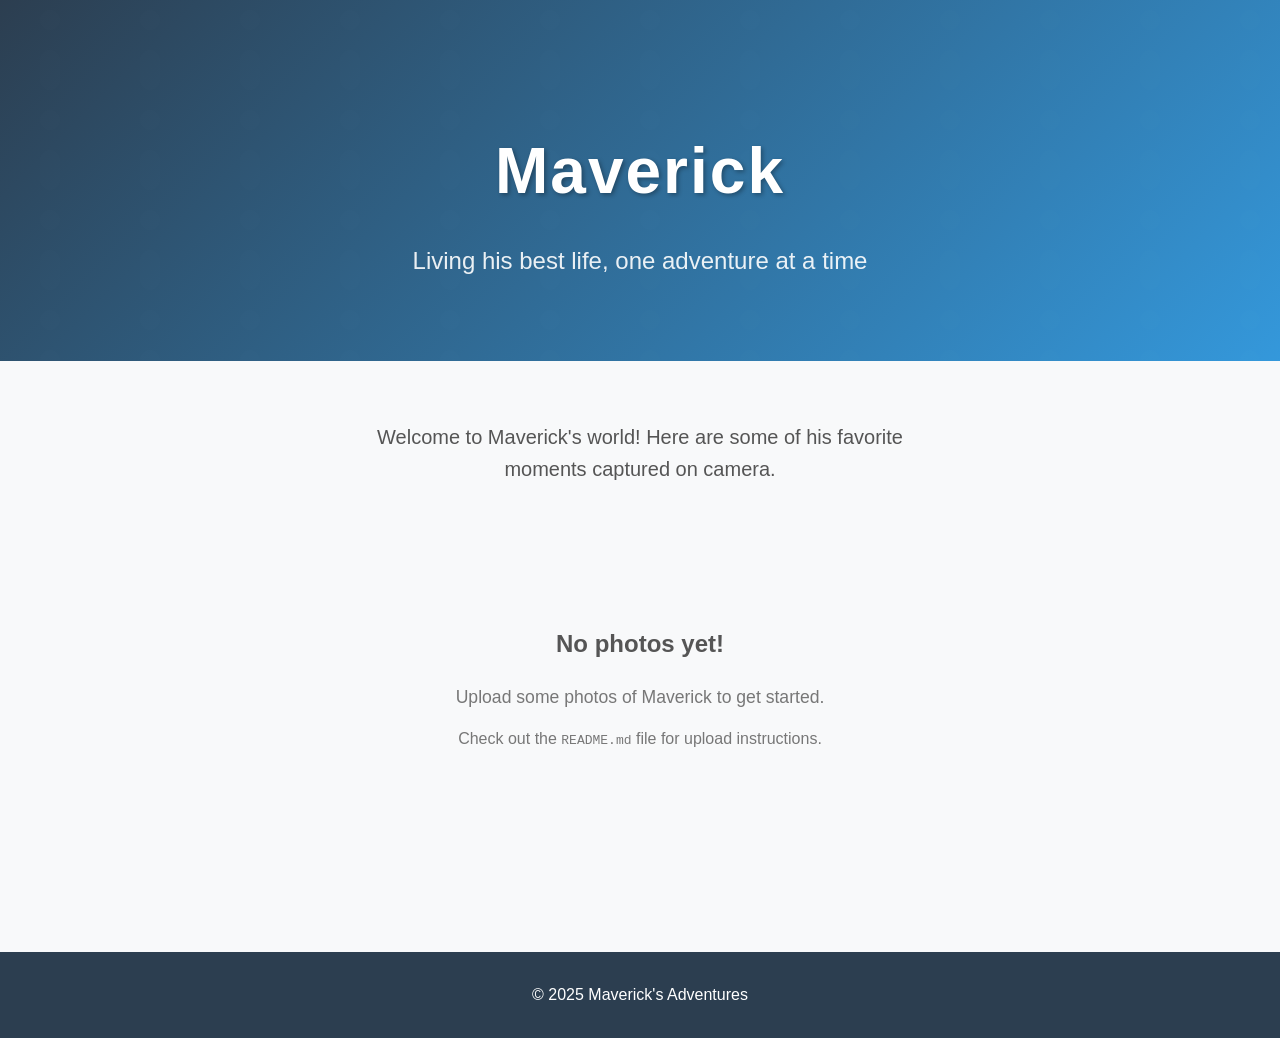
==== index.html @ 9af62761 "Create modern website for Maverick with Cloudflare Images integration - Built responsive photo galle" ====
<!DOCTYPE html>
<html lang="en">
<head>
    <meta charset="UTF-8">
    <meta name="viewport" content="width=device-width, initial-scale=1.0">
    <title>Maverick - A Good Boy</title>
    <link rel="stylesheet" href="style.css">
</head>
<body>
    <div class="hero">
        <div class="hero-content">
            <h1 class="hero-title">Maverick</h1>
            <p class="hero-subtitle">Living his best life, one adventure at a time</p>
        </div>
    </div>

    <main class="container">
        <section class="intro">
            <p class="intro-text">Welcome to Maverick's world! Here are some of his favorite moments captured on camera.</p>
        </section>

        <section class="gallery" id="gallery">
            <!-- Gallery will be populated by JavaScript -->
        </section>
    </main>

    <div class="lightbox" id="lightbox">
        <button class="lightbox-close" id="lightbox-close">&times;</button>
        <button class="lightbox-nav lightbox-prev" id="lightbox-prev">&#8249;</button>
        <button class="lightbox-nav lightbox-next" id="lightbox-next">&#8250;</button>
        <img class="lightbox-image" id="lightbox-image" src="" alt="Maverick">
    </div>

    <footer class="footer">
        <p>&copy; 2025 Maverick's Adventures</p>
    </footer>

    <script src="config.js"></script>
    <script src="app.js"></script>
</body>
</html>
---- style.css ----
* {
    margin: 0;
    padding: 0;
    box-sizing: border-box;
}

:root {
    --primary-color: #2c3e50;
    --secondary-color: #3498db;
    --accent-color: #e74c3c;
    --text-color: #333;
    --light-bg: #f8f9fa;
    --shadow: 0 4px 6px rgba(0, 0, 0, 0.1);
    --shadow-lg: 0 10px 25px rgba(0, 0, 0, 0.15);
}

body {
    font-family: -apple-system, BlinkMacSystemFont, 'Segoe UI', Roboto, Oxygen, Ubuntu, Cantarell, sans-serif;
    line-height: 1.6;
    color: var(--text-color);
    background-color: var(--light-bg);
}

/* Hero Section */
.hero {
    background: linear-gradient(135deg, var(--primary-color) 0%, var(--secondary-color) 100%);
    color: white;
    padding: 120px 20px 80px;
    text-align: center;
    position: relative;
    overflow: hidden;
}

.hero::before {
    content: '';
    position: absolute;
    top: 0;
    left: 0;
    right: 0;
    bottom: 0;
    background: url('data:image/svg+xml,<svg width="100" height="100" xmlns="http://www.w3.org/2000/svg"><path d="M0 0h100v100H0z" fill="none"/><path d="M50 10c5 0 10 5 10 10s-5 10-10 10-10-5-10-10 5-10 10-10zm0 40c-5 0-10 5-10 10v20c0 5 5 10 10 10s10-5 10-10V60c0-5-5-10-10-10z" fill="rgba(255,255,255,0.05)"/></svg>') repeat;
    opacity: 0.1;
}

.hero-content {
    position: relative;
    z-index: 1;
    max-width: 800px;
    margin: 0 auto;
}

.hero-title {
    font-size: 4rem;
    font-weight: 700;
    margin-bottom: 20px;
    letter-spacing: 2px;
    text-shadow: 2px 2px 4px rgba(0, 0, 0, 0.3);
}

.hero-subtitle {
    font-size: 1.5rem;
    font-weight: 300;
    opacity: 0.9;
}

/* Container */
.container {
    max-width: 1400px;
    margin: 0 auto;
    padding: 60px 20px;
}

/* Intro Section */
.intro {
    text-align: center;
    margin-bottom: 60px;
}

.intro-text {
    font-size: 1.25rem;
    color: #555;
    max-width: 600px;
    margin: 0 auto;
}

/* Gallery */
.gallery {
    display: grid;
    grid-template-columns: repeat(auto-fill, minmax(350px, 1fr));
    gap: 30px;
    padding: 20px 0;
}

.gallery-item {
    position: relative;
    overflow: hidden;
    border-radius: 12px;
    box-shadow: var(--shadow);
    cursor: pointer;
    transition: all 0.3s ease;
    background: white;
    aspect-ratio: 1 / 1;
}

.gallery-item:hover {
    transform: translateY(-8px);
    box-shadow: var(--shadow-lg);
}

.gallery-item img {
    width: 100%;
    height: 100%;
    object-fit: cover;
    display: block;
    transition: transform 0.3s ease;
}

.gallery-item:hover img {
    transform: scale(1.05);
}

.gallery-item::after {
    content: '';
    position: absolute;
    top: 0;
    left: 0;
    right: 0;
    bottom: 0;
    background: linear-gradient(to bottom, transparent 50%, rgba(0, 0, 0, 0.3));
    opacity: 0;
    transition: opacity 0.3s ease;
}

.gallery-item:hover::after {
    opacity: 1;
}

/* Lightbox */
.lightbox {
    display: none;
    position: fixed;
    top: 0;
    left: 0;
    right: 0;
    bottom: 0;
    background: rgba(0, 0, 0, 0.95);
    z-index: 1000;
    align-items: center;
    justify-content: center;
    padding: 20px;
}

.lightbox.active {
    display: flex;
}

.lightbox-image {
    max-width: 90%;
    max-height: 90vh;
    object-fit: contain;
    border-radius: 8px;
    box-shadow: 0 20px 60px rgba(0, 0, 0, 0.5);
}

.lightbox-close {
    position: absolute;
    top: 30px;
    right: 30px;
    background: none;
    border: none;
    color: white;
    font-size: 50px;
    cursor: pointer;
    width: 50px;
    height: 50px;
    display: flex;
    align-items: center;
    justify-content: center;
    transition: transform 0.2s ease;
    line-height: 1;
}

.lightbox-close:hover {
    transform: scale(1.2);
}

.lightbox-nav {
    position: absolute;
    top: 50%;
    transform: translateY(-50%);
    background: rgba(255, 255, 255, 0.1);
    border: none;
    color: white;
    font-size: 60px;
    cursor: pointer;
    width: 60px;
    height: 60px;
    display: flex;
    align-items: center;
    justify-content: center;
    border-radius: 50%;
    transition: all 0.3s ease;
    backdrop-filter: blur(10px);
}

.lightbox-nav:hover {
    background: rgba(255, 255, 255, 0.2);
    transform: translateY(-50%) scale(1.1);
}

.lightbox-prev {
    left: 30px;
}

.lightbox-next {
    right: 30px;
}

/* Footer */
.footer {
    background: var(--primary-color);
    color: white;
    text-align: center;
    padding: 30px 20px;
    margin-top: 60px;
}

/* Responsive Design */
@media (max-width: 768px) {
    .hero-title {
        font-size: 2.5rem;
    }

    .hero-subtitle {
        font-size: 1.2rem;
    }

    .gallery {
        grid-template-columns: repeat(auto-fill, minmax(250px, 1fr));
        gap: 20px;
    }

    .lightbox-nav {
        width: 50px;
        height: 50px;
        font-size: 40px;
    }

    .lightbox-prev {
        left: 15px;
    }

    .lightbox-next {
        right: 15px;
    }

    .lightbox-close {
        top: 15px;
        right: 15px;
        font-size: 40px;
    }
}

@media (max-width: 480px) {
    .hero {
        padding: 80px 20px 60px;
    }

    .hero-title {
        font-size: 2rem;
    }

    .hero-subtitle {
        font-size: 1rem;
    }

    .gallery {
        grid-template-columns: 1fr;
        gap: 15px;
    }

    .intro-text {
        font-size: 1.1rem;
    }
}

/* Loading State */
.gallery-item.loading {
    background: linear-gradient(90deg, #f0f0f0 25%, #e0e0e0 50%, #f0f0f0 75%);
    background-size: 200% 100%;
    animation: loading 1.5s infinite;
}

@keyframes loading {
    0% {
        background-position: 200% 0;
    }
    100% {
        background-position: -200% 0;
    }
}
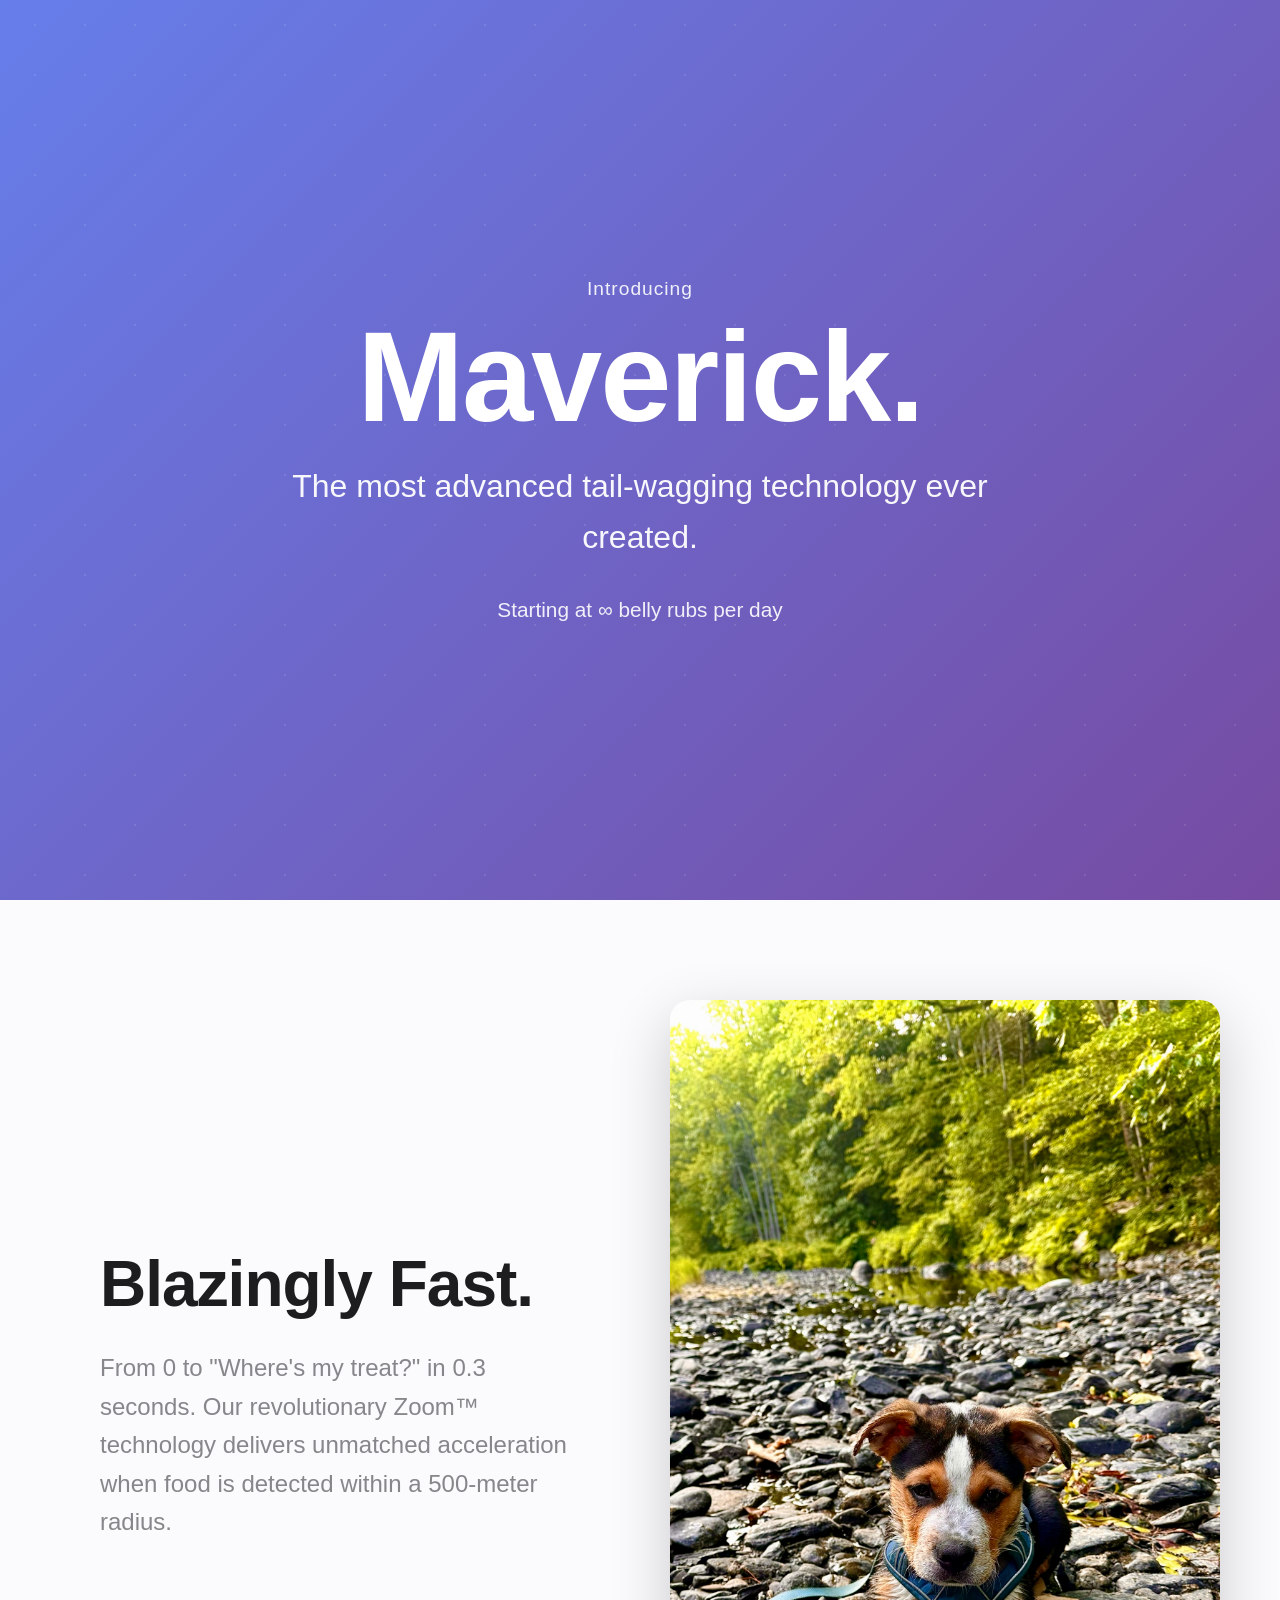
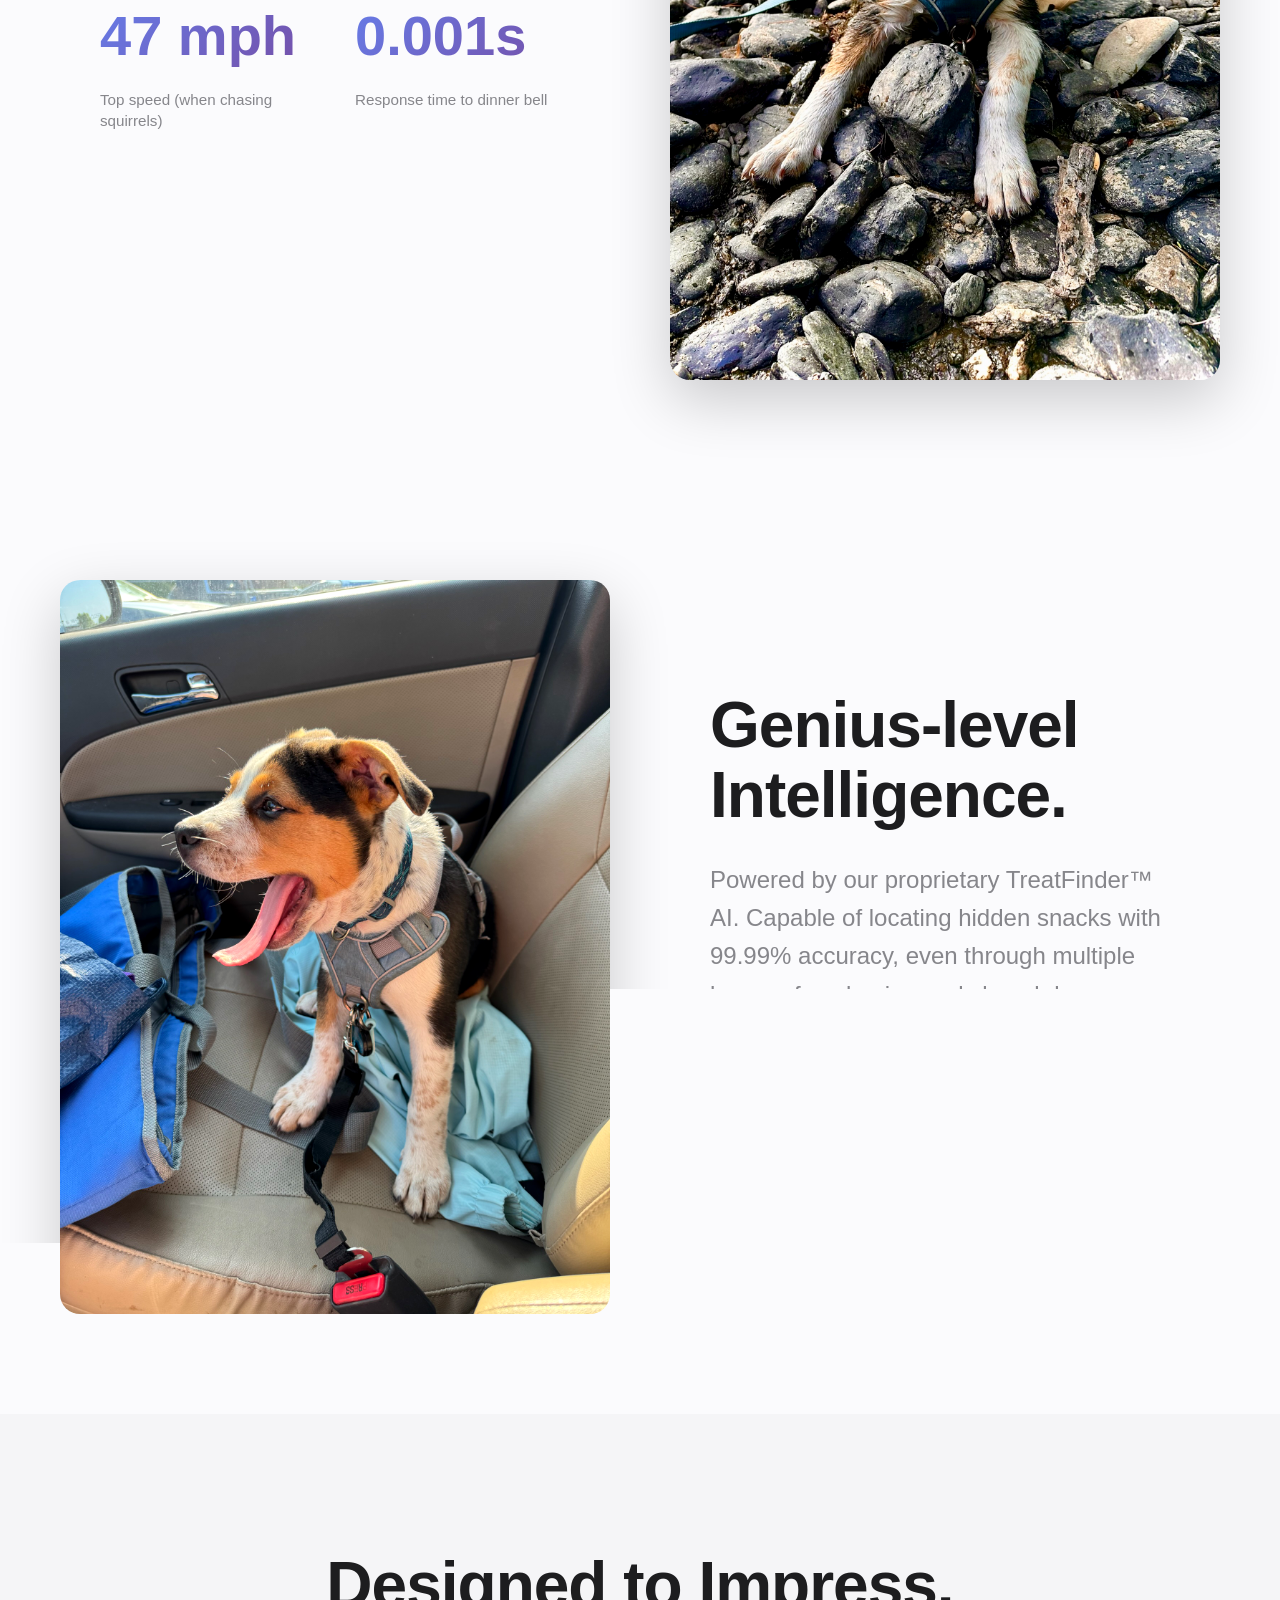
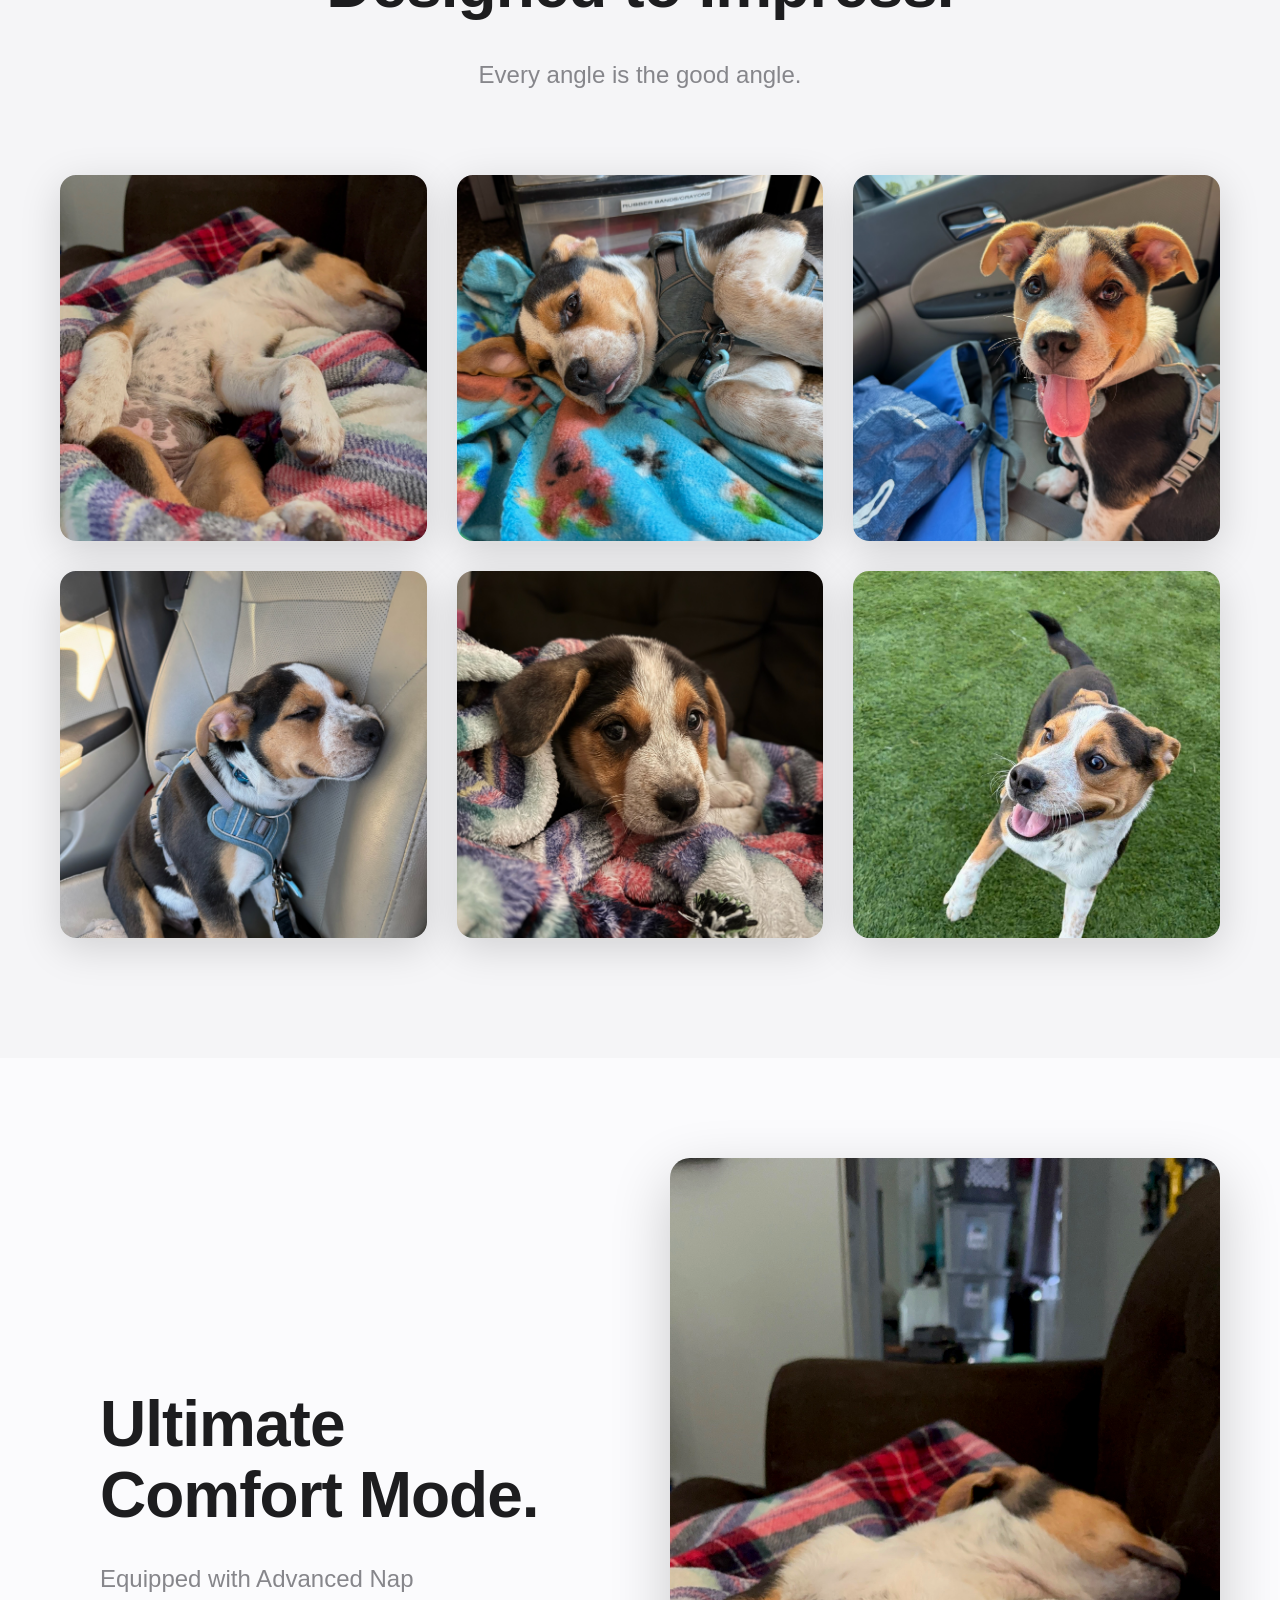
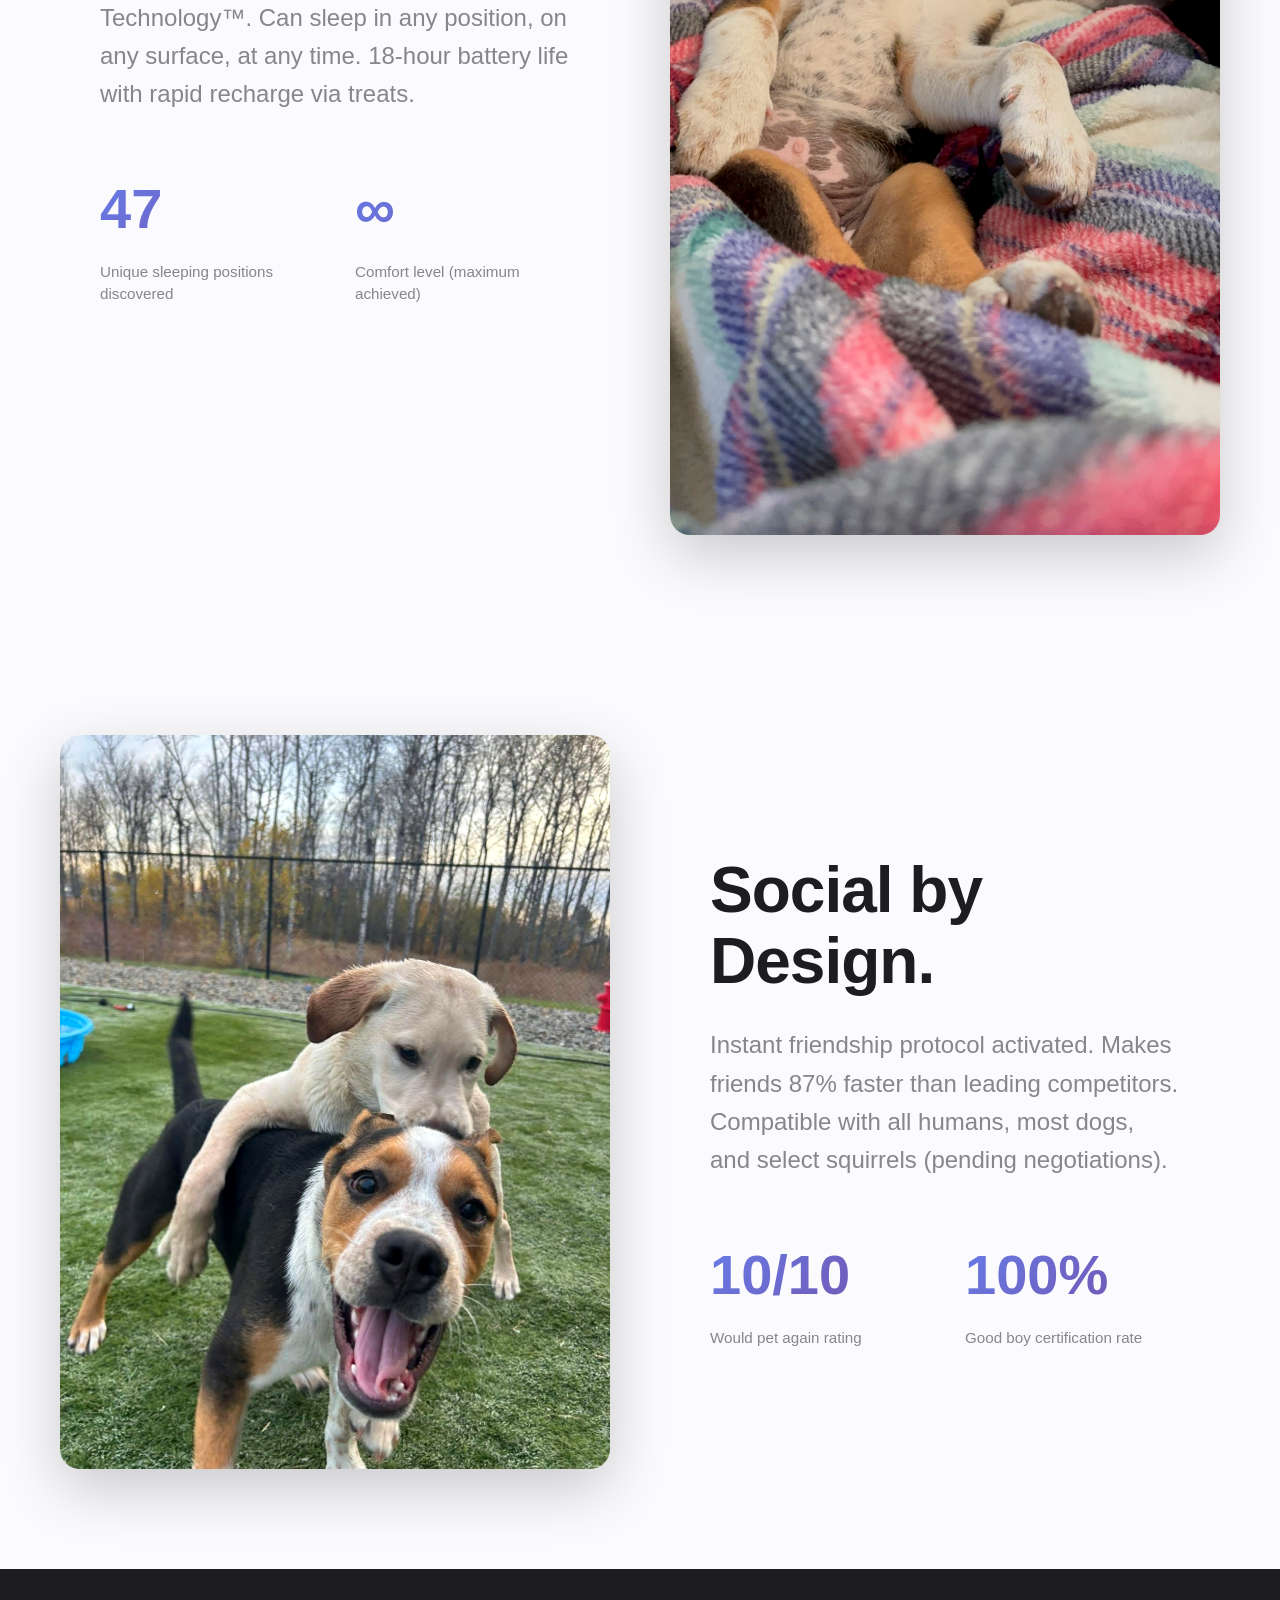
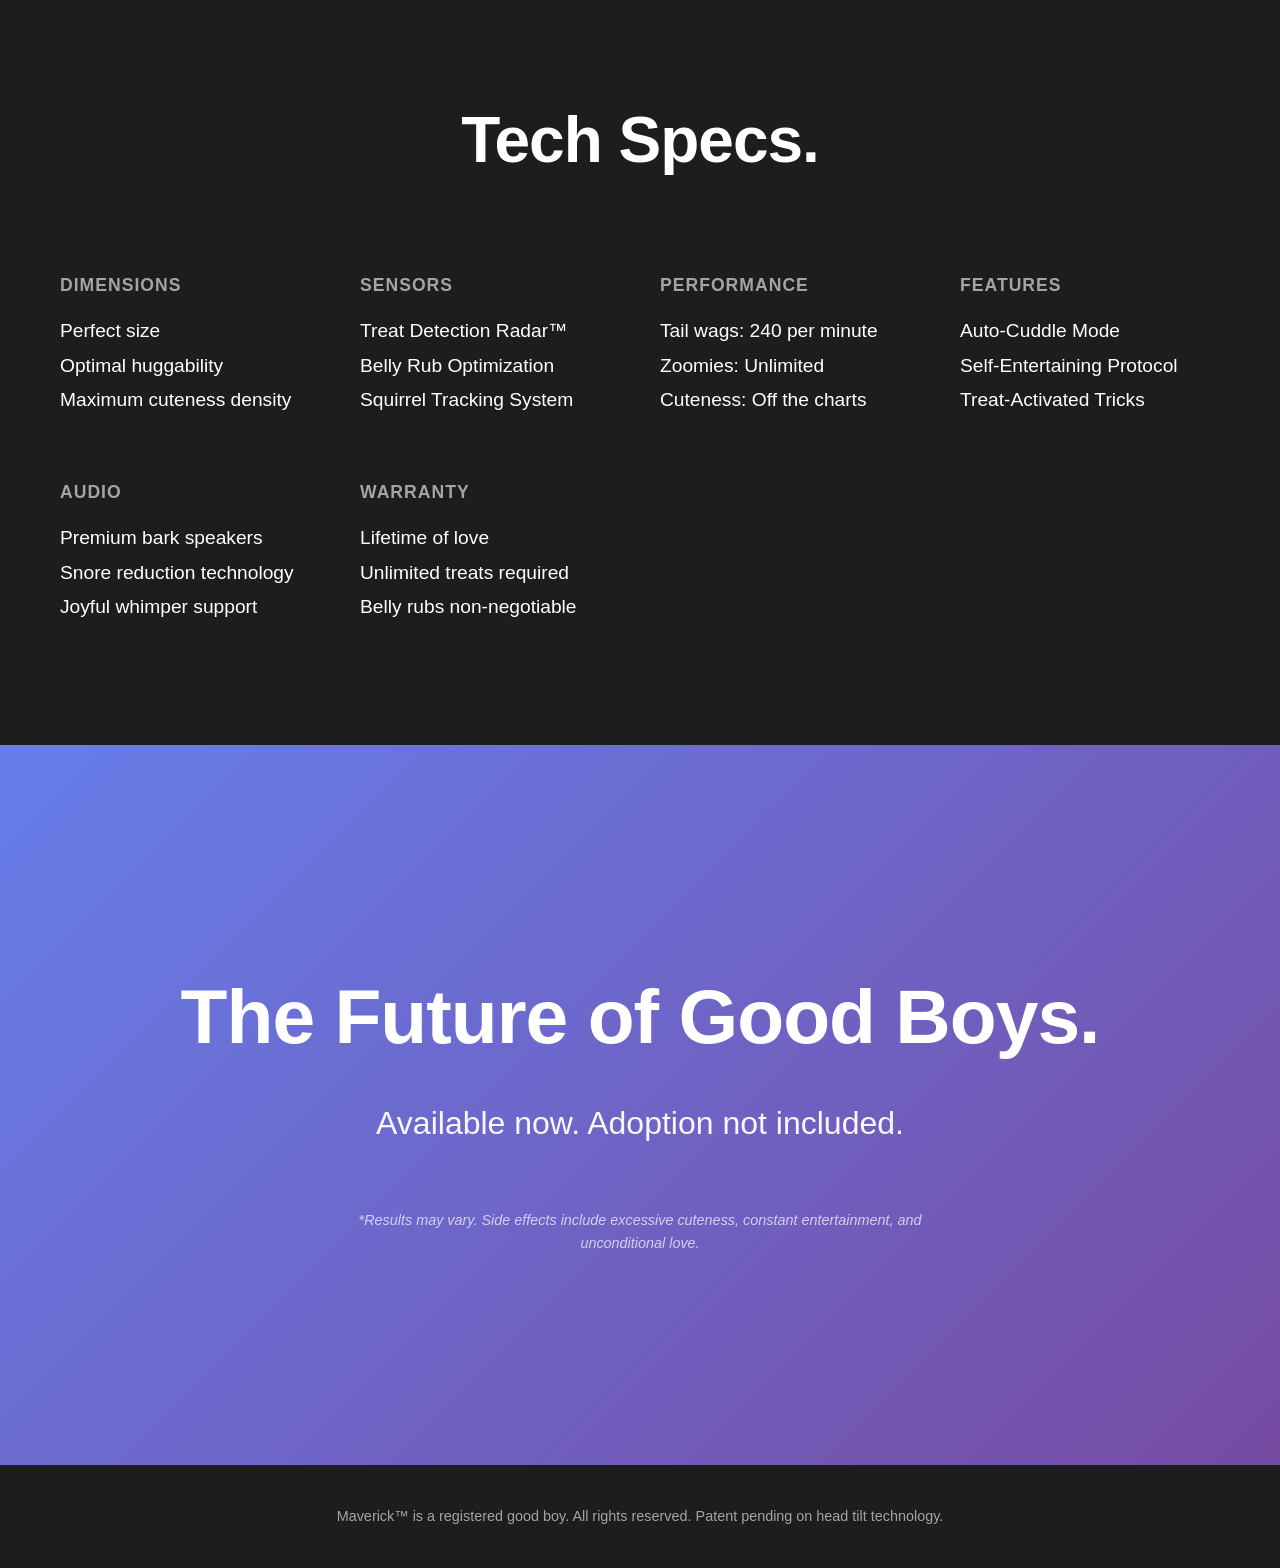
==== commit 0dadea76: "🚀 Transform into Apple-style product page with hilarious marketing - Created stunning scrolling prod" ====
--- a/index.html
+++ b/index.html
@@ -3,39 +3,160 @@
 <head>
     <meta charset="UTF-8">
     <meta name="viewport" content="width=device-width, initial-scale=1.0">
-    <title>Maverick - A Good Boy</title>
+    <title>Maverick™ - The Ultimate Good Boy</title>
     <link rel="stylesheet" href="style.css">
 </head>
 <body>
-    <div class="hero">
+    <!-- Hero Section -->
+    <section class="hero-main">
         <div class="hero-content">
-            <h1 class="hero-title">Maverick</h1>
-            <p class="hero-subtitle">Living his best life, one adventure at a time</p>
+            <p class="hero-eyebrow">Introducing</p>
+            <h1 class="hero-headline">Maverick.</h1>
+            <p class="hero-subheadline">The most advanced tail-wagging technology ever created.</p>
+            <p class="hero-price">Starting at ∞ belly rubs per day</p>
         </div>
-    </div>
+    </section>
 
-    <main class="container">
-        <section class="intro">
-            <p class="intro-text">Welcome to Maverick's world! Here are some of his favorite moments captured on camera.</p>
-        </section>
+    <!-- Feature 1: Speed -->
+    <section class="feature feature-speed">
+        <div class="feature-content">
+            <h2 class="feature-title">Blazingly Fast.</h2>
+            <p class="feature-description">From 0 to "Where's my treat?" in 0.3 seconds. Our revolutionary Zoom™ technology delivers unmatched acceleration when food is detected within a 500-meter radius.</p>
+            <div class="stat-grid">
+                <div class="stat">
+                    <div class="stat-number">47 mph</div>
+                    <div class="stat-label">Top speed (when chasing squirrels)</div>
+                </div>
+                <div class="stat">
+                    <div class="stat-number">0.001s</div>
+                    <div class="stat-label">Response time to dinner bell</div>
+                </div>
+            </div>
+        </div>
+        <div class="feature-image">
+            <img src="images/maverick-5.jpg" alt="Maverick in action" loading="lazy">
+        </div>
+    </section>
 
-        <section class="gallery" id="gallery">
-            <!-- Gallery will be populated by JavaScript -->
-        </section>
-    </main>
+    <!-- Feature 2: Intelligence -->
+    <section class="feature feature-reverse">
+        <div class="feature-content">
+            <h2 class="feature-title">Genius-level Intelligence.</h2>
+            <p class="feature-description">Powered by our proprietary TreatFinder™ AI. Capable of locating hidden snacks with 99.99% accuracy, even through multiple layers of packaging and closed doors.</p>
+            <div class="stat-grid">
+                <div class="stat">
+                    <div class="stat-number">250 IQ</div>
+                    <div class="stat-label">Einstein-level problem solving*</div>
+                </div>
+                <div class="stat">
+                    <div class="stat-number">15</div>
+                    <div class="stat-label">Languages understood (mostly "treat")</div>
+                </div>
+            </div>
+        </div>
+        <div class="feature-image">
+            <img src="images/maverick-3.jpg" alt="Maverick thinking" loading="lazy">
+        </div>
+    </section>
 
-    <div class="lightbox" id="lightbox">
-        <button class="lightbox-close" id="lightbox-close">&times;</button>
-        <button class="lightbox-nav lightbox-prev" id="lightbox-prev">&#8249;</button>
-        <button class="lightbox-nav lightbox-next" id="lightbox-next">&#8250;</button>
-        <img class="lightbox-image" id="lightbox-image" src="" alt="Maverick">
-    </div>
+    <!-- Photo Grid -->
+    <section class="photo-showcase">
+        <h2 class="section-title">Designed to Impress.</h2>
+        <p class="section-subtitle">Every angle is the good angle.</p>
+        <div class="photo-grid">
+            <div class="photo-item"><img src="images/maverick-1.jpg" alt="Maverick relaxing"></div>
+            <div class="photo-item"><img src="images/maverick-2.jpg" alt="Maverick portrait"></div>
+            <div class="photo-item"><img src="images/maverick-4.jpg" alt="Maverick outdoor"></div>
+            <div class="photo-item"><img src="images/maverick-6.jpg" alt="Maverick casual"></div>
+            <div class="photo-item"><img src="images/maverick-7.jpg" alt="Maverick lifestyle"></div>
+            <div class="photo-item"><img src="images/maverick-8.jpg" alt="Maverick premium"></div>
+        </div>
+    </section>
+
+    <!-- Feature 3: Comfort -->
+    <section class="feature feature-comfort">
+        <div class="feature-content">
+            <h2 class="feature-title">Ultimate Comfort Mode.</h2>
+            <p class="feature-description">Equipped with Advanced Nap Technology™. Can sleep in any position, on any surface, at any time. 18-hour battery life with rapid recharge via treats.</p>
+            <div class="stat-grid">
+                <div class="stat">
+                    <div class="stat-number">47</div>
+                    <div class="stat-label">Unique sleeping positions discovered</div>
+                </div>
+                <div class="stat">
+                    <div class="stat-number">∞</div>
+                    <div class="stat-label">Comfort level (maximum achieved)</div>
+                </div>
+            </div>
+        </div>
+        <div class="feature-image">
+            <img src="images/maverick-1.jpg" alt="Maverick sleeping" loading="lazy">
+        </div>
+    </section>
+
+    <!-- Feature 4: Social -->
+    <section class="feature feature-reverse feature-social">
+        <div class="feature-content">
+            <h2 class="feature-title">Social by Design.</h2>
+            <p class="feature-description">Instant friendship protocol activated. Makes friends 87% faster than leading competitors. Compatible with all humans, most dogs, and select squirrels (pending negotiations).</p>
+            <div class="stat-grid">
+                <div class="stat">
+                    <div class="stat-number">10/10</div>
+                    <div class="stat-label">Would pet again rating</div>
+                </div>
+                <div class="stat">
+                    <div class="stat-number">100%</div>
+                    <div class="stat-label">Good boy certification rate</div>
+                </div>
+            </div>
+        </div>
+        <div class="feature-image">
+            <img src="images/maverick-9.jpg" alt="Maverick being social" loading="lazy">
+        </div>
+    </section>
+
+    <!-- Tech Specs -->
+    <section class="tech-specs">
+        <h2 class="section-title">Tech Specs.</h2>
+        <div class="specs-grid">
+            <div class="spec-item">
+                <h3>Dimensions</h3>
+                <p>Perfect size<br>Optimal huggability<br>Maximum cuteness density</p>
+            </div>
+            <div class="spec-item">
+                <h3>Sensors</h3>
+                <p>Treat Detection Radar™<br>Belly Rub Optimization<br>Squirrel Tracking System</p>
+            </div>
+            <div class="spec-item">
+                <h3>Performance</h3>
+                <p>Tail wags: 240 per minute<br>Zoomies: Unlimited<br>Cuteness: Off the charts</p>
+            </div>
+            <div class="spec-item">
+                <h3>Features</h3>
+                <p>Auto-Cuddle Mode<br>Self-Entertaining Protocol<br>Treat-Activated Tricks</p>
+            </div>
+            <div class="spec-item">
+                <h3>Audio</h3>
+                <p>Premium bark speakers<br>Snore reduction technology<br>Joyful whimper support</p>
+            </div>
+            <div class="spec-item">
+                <h3>Warranty</h3>
+                <p>Lifetime of love<br>Unlimited treats required<br>Belly rubs non-negotiable</p>
+            </div>
+        </div>
+    </section>
+
+    <!-- Final CTA -->
+    <section class="final-cta">
+        <h2 class="cta-title">The Future of Good Boys.</h2>
+        <p class="cta-subtitle">Available now. Adoption not included.</p>
+        <p class="disclaimer">*Results may vary. Side effects include excessive cuteness, constant entertainment, and unconditional love.</p>
+    </section>
 
     <footer class="footer">
-        <p>&copy; 2025 Maverick's Adventures</p>
+        <p>Maverick™ is a registered good boy. All rights reserved. Patent pending on head tilt technology.</p>
     </footer>
 
-    <script src="config.js"></script>
     <script src="app.js"></script>
 </body>
 </html>
--- a/style.css
+++ b/style.css
@@ -5,297 +5,386 @@
 }
 
 :root {
-    --primary-color: #2c3e50;
-    --secondary-color: #3498db;
-    --accent-color: #e74c3c;
-    --text-color: #333;
-    --light-bg: #f8f9fa;
-    --shadow: 0 4px 6px rgba(0, 0, 0, 0.1);
-    --shadow-lg: 0 10px 25px rgba(0, 0, 0, 0.15);
+    --apple-blue: #0071e3;
+    --apple-dark: #1d1d1f;
+    --apple-gray: #86868b;
+    --apple-light: #f5f5f7;
+    --apple-white: #fbfbfd;
+}
+
+html {
+    scroll-behavior: smooth;
 }
 
 body {
-    font-family: -apple-system, BlinkMacSystemFont, 'Segoe UI', Roboto, Oxygen, Ubuntu, Cantarell, sans-serif;
+    font-family: -apple-system, BlinkMacSystemFont, 'SF Pro Display', 'Segoe UI', Roboto, sans-serif;
     line-height: 1.6;
-    color: var(--text-color);
-    background-color: var(--light-bg);
+    color: var(--apple-dark);
+    background: var(--apple-white);
+    overflow-x: hidden;
 }
 
 /* Hero Section */
-.hero {
-    background: linear-gradient(135deg, var(--primary-color) 0%, var(--secondary-color) 100%);
-    color: white;
-    padding: 120px 20px 80px;
+.hero-main {
+    min-height: 100vh;
+    display: flex;
+    align-items: center;
+    justify-content: center;
+    background: linear-gradient(135deg, #667eea 0%, #764ba2 100%);
+    color: white;
     text-align: center;
     position: relative;
     overflow: hidden;
 }
 
-.hero::before {
+.hero-main::before {
     content: '';
     position: absolute;
-    top: 0;
-    left: 0;
-    right: 0;
-    bottom: 0;
-    background: url('data:image/svg+xml,<svg width="100" height="100" xmlns="http://www.w3.org/2000/svg"><path d="M0 0h100v100H0z" fill="none"/><path d="M50 10c5 0 10 5 10 10s-5 10-10 10-10-5-10-10 5-10 10-10zm0 40c-5 0-10 5-10 10v20c0 5 5 10 10 10s10-5 10-10V60c0-5-5-10-10-10z" fill="rgba(255,255,255,0.05)"/></svg>') repeat;
-    opacity: 0.1;
+    width: 200%;
+    height: 200%;
+    background: radial-gradient(circle, rgba(255,255,255,0.1) 1px, transparent 1px);
+    background-size: 50px 50px;
+    animation: float 20s linear infinite;
+}
+
+@keyframes float {
+    0% { transform: translate(0, 0); }
+    100% { transform: translate(50px, 50px); }
 }
 
 .hero-content {
     position: relative;
     z-index: 1;
+    padding: 40px 20px;
+}
+
+.hero-eyebrow {
+    font-size: 1.2rem;
+    font-weight: 400;
+    opacity: 0.9;
+    margin-bottom: 8px;
+    letter-spacing: 1px;
+}
+
+.hero-headline {
+    font-size: clamp(3rem, 15vw, 8rem);
+    font-weight: 700;
+    margin-bottom: 20px;
+    letter-spacing: -2px;
+    line-height: 1;
+}
+
+.hero-subheadline {
+    font-size: clamp(1.2rem, 4vw, 2rem);
+    font-weight: 400;
+    opacity: 0.95;
     max-width: 800px;
-    margin: 0 auto;
-}
-
-.hero-title {
-    font-size: 4rem;
-    font-weight: 700;
-    margin-bottom: 20px;
-    letter-spacing: 2px;
-    text-shadow: 2px 2px 4px rgba(0, 0, 0, 0.3);
-}
-
-.hero-subtitle {
-    font-size: 1.5rem;
+    margin: 0 auto 30px;
+}
+
+.hero-price {
+    font-size: 1.3rem;
+    opacity: 0.9;
     font-weight: 300;
-    opacity: 0.9;
-}
-
-/* Container */
-.container {
+}
+
+/* Feature Sections */
+.feature {
+    min-height: 100vh;
+    display: grid;
+    grid-template-columns: 1fr 1fr;
+    gap: 60px;
+    align-items: center;
+    padding: 100px 60px;
     max-width: 1400px;
     margin: 0 auto;
-    padding: 60px 20px;
-}
-
-/* Intro Section */
-.intro {
-    text-align: center;
-    margin-bottom: 60px;
-}
-
-.intro-text {
-    font-size: 1.25rem;
-    color: #555;
-    max-width: 600px;
-    margin: 0 auto;
-}
-
-/* Gallery */
-.gallery {
+}
+
+.feature-reverse {
+    direction: rtl;
+}
+
+.feature-reverse > * {
+    direction: ltr;
+}
+
+.feature-content {
+    padding: 40px;
+}
+
+.feature-title {
+    font-size: clamp(2.5rem, 5vw, 4rem);
+    font-weight: 700;
+    margin-bottom: 30px;
+    line-height: 1.1;
+    letter-spacing: -1px;
+}
+
+.feature-description {
+    font-size: clamp(1.1rem, 2vw, 1.5rem);
+    color: var(--apple-gray);
+    margin-bottom: 50px;
+    line-height: 1.6;
+}
+
+.stat-grid {
     display: grid;
-    grid-template-columns: repeat(auto-fill, minmax(350px, 1fr));
-    gap: 30px;
-    padding: 20px 0;
-}
-
-.gallery-item {
+    grid-template-columns: repeat(auto-fit, minmax(200px, 1fr));
+    gap: 40px;
+}
+
+.stat-number {
+    font-size: 3.5rem;
+    font-weight: 700;
+    background: linear-gradient(135deg, #667eea 0%, #764ba2 100%);
+    -webkit-background-clip: text;
+    -webkit-text-fill-color: transparent;
+    background-clip: text;
+    margin-bottom: 8px;
+}
+
+.stat-label {
+    font-size: 0.95rem;
+    color: var(--apple-gray);
+    line-height: 1.4;
+}
+
+.feature-image {
     position: relative;
     overflow: hidden;
-    border-radius: 12px;
-    box-shadow: var(--shadow);
-    cursor: pointer;
-    transition: all 0.3s ease;
-    background: white;
-    aspect-ratio: 1 / 1;
-}
-
-.gallery-item:hover {
-    transform: translateY(-8px);
-    box-shadow: var(--shadow-lg);
-}
-
-.gallery-item img {
+    border-radius: 20px;
+    box-shadow: 0 20px 60px rgba(0, 0, 0, 0.2);
+    transition: transform 0.6s ease;
+}
+
+.feature-image:hover {
+    transform: scale(1.02);
+}
+
+.feature-image img {
     width: 100%;
     height: 100%;
     object-fit: cover;
     display: block;
-    transition: transform 0.3s ease;
-}
-
-.gallery-item:hover img {
-    transform: scale(1.05);
-}
-
-.gallery-item::after {
-    content: '';
-    position: absolute;
-    top: 0;
-    left: 0;
-    right: 0;
-    bottom: 0;
-    background: linear-gradient(to bottom, transparent 50%, rgba(0, 0, 0, 0.3));
-    opacity: 0;
-    transition: opacity 0.3s ease;
-}
-
-.gallery-item:hover::after {
-    opacity: 1;
-}
-
-/* Lightbox */
-.lightbox {
-    display: none;
-    position: fixed;
-    top: 0;
-    left: 0;
-    right: 0;
-    bottom: 0;
-    background: rgba(0, 0, 0, 0.95);
-    z-index: 1000;
+    filter: contrast(1.05) saturate(1.1);
+    transition: filter 0.4s ease;
+}
+
+.feature-image:hover img {
+    filter: contrast(1.1) saturate(1.2) brightness(1.05);
+}
+
+/* Photo Showcase */
+.photo-showcase {
+    padding: 120px 60px;
+    background: var(--apple-light);
+}
+
+.section-title {
+    font-size: clamp(2.5rem, 6vw, 4rem);
+    font-weight: 700;
+    text-align: center;
+    margin-bottom: 20px;
+    letter-spacing: -1px;
+}
+
+.section-subtitle {
+    font-size: 1.5rem;
+    color: var(--apple-gray);
+    text-align: center;
+    margin-bottom: 80px;
+}
+
+.photo-grid {
+    display: grid;
+    grid-template-columns: repeat(auto-fit, minmax(300px, 1fr));
+    gap: 30px;
+    max-width: 1400px;
+    margin: 0 auto;
+}
+
+.photo-item {
+    position: relative;
+    overflow: hidden;
+    border-radius: 16px;
+    aspect-ratio: 1;
+    box-shadow: 0 10px 40px rgba(0, 0, 0, 0.15);
+    transition: all 0.4s cubic-bezier(0.4, 0, 0.2, 1);
+}
+
+.photo-item:hover {
+    transform: translateY(-10px) scale(1.02);
+    box-shadow: 0 20px 60px rgba(0, 0, 0, 0.25);
+}
+
+.photo-item img {
+    width: 100%;
+    height: 100%;
+    object-fit: cover;
+    transition: transform 0.6s ease, filter 0.4s ease;
+    filter: brightness(0.98) saturate(1.05);
+}
+
+.photo-item:hover img {
+    transform: scale(1.1);
+    filter: brightness(1.02) saturate(1.15) contrast(1.05);
+}
+
+/* Tech Specs */
+.tech-specs {
+    padding: 120px 60px;
+    background: var(--apple-dark);
+    color: white;
+}
+
+.tech-specs .section-title {
+    color: white;
+    margin-bottom: 80px;
+}
+
+.specs-grid {
+    display: grid;
+    grid-template-columns: repeat(auto-fit, minmax(250px, 1fr));
+    gap: 60px 40px;
+    max-width: 1200px;
+    margin: 0 auto;
+}
+
+.spec-item h3 {
+    font-size: 1.1rem;
+    font-weight: 600;
+    margin-bottom: 15px;
+    color: rgba(255, 255, 255, 0.6);
+    text-transform: uppercase;
+    letter-spacing: 1px;
+}
+
+.spec-item p {
+    font-size: 1.2rem;
+    line-height: 1.8;
+    color: white;
+}
+
+/* Final CTA */
+.final-cta {
+    min-height: 80vh;
+    display: flex;
+    flex-direction: column;
     align-items: center;
     justify-content: center;
-    padding: 20px;
-}
-
-.lightbox.active {
-    display: flex;
-}
-
-.lightbox-image {
-    max-width: 90%;
-    max-height: 90vh;
-    object-fit: contain;
-    border-radius: 8px;
-    box-shadow: 0 20px 60px rgba(0, 0, 0, 0.5);
-}
-
-.lightbox-close {
-    position: absolute;
-    top: 30px;
-    right: 30px;
-    background: none;
-    border: none;
-    color: white;
-    font-size: 50px;
-    cursor: pointer;
-    width: 50px;
-    height: 50px;
-    display: flex;
-    align-items: center;
-    justify-content: center;
-    transition: transform 0.2s ease;
-    line-height: 1;
-}
-
-.lightbox-close:hover {
-    transform: scale(1.2);
-}
-
-.lightbox-nav {
-    position: absolute;
-    top: 50%;
-    transform: translateY(-50%);
-    background: rgba(255, 255, 255, 0.1);
-    border: none;
-    color: white;
-    font-size: 60px;
-    cursor: pointer;
-    width: 60px;
-    height: 60px;
-    display: flex;
-    align-items: center;
-    justify-content: center;
-    border-radius: 50%;
-    transition: all 0.3s ease;
-    backdrop-filter: blur(10px);
-}
-
-.lightbox-nav:hover {
-    background: rgba(255, 255, 255, 0.2);
-    transform: translateY(-50%) scale(1.1);
-}
-
-.lightbox-prev {
-    left: 30px;
-}
-
-.lightbox-next {
-    right: 30px;
+    text-align: center;
+    padding: 100px 40px;
+    background: linear-gradient(135deg, #667eea 0%, #764ba2 100%);
+    color: white;
+}
+
+.cta-title {
+    font-size: clamp(2.5rem, 6vw, 5rem);
+    font-weight: 700;
+    margin-bottom: 20px;
+    letter-spacing: -1px;
+}
+
+.cta-subtitle {
+    font-size: clamp(1.2rem, 3vw, 2rem);
+    opacity: 0.95;
+    margin-bottom: 60px;
+}
+
+.disclaimer {
+    font-size: 0.9rem;
+    opacity: 0.7;
+    max-width: 600px;
+    font-style: italic;
 }
 
 /* Footer */
 .footer {
-    background: var(--primary-color);
-    color: white;
-    text-align: center;
-    padding: 30px 20px;
-    margin-top: 60px;
+    background: var(--apple-dark);
+    color: rgba(255, 255, 255, 0.6);
+    text-align: center;
+    padding: 40px 20px;
+    font-size: 0.9rem;
 }
 
 /* Responsive Design */
+@media (max-width: 1024px) {
+    .feature {
+        grid-template-columns: 1fr;
+        gap: 40px;
+        padding: 80px 40px;
+    }
+
+    .feature-reverse {
+        direction: ltr;
+    }
+
+    .feature-content {
+        padding: 20px;
+    }
+
+    .stat-grid {
+        grid-template-columns: repeat(2, 1fr);
+        gap: 30px;
+    }
+}
+
 @media (max-width: 768px) {
-    .hero-title {
-        font-size: 2.5rem;
-    }
-
-    .hero-subtitle {
-        font-size: 1.2rem;
-    }
-
-    .gallery {
-        grid-template-columns: repeat(auto-fill, minmax(250px, 1fr));
+    .feature {
+        padding: 60px 20px;
+    }
+
+    .photo-showcase {
+        padding: 80px 20px;
+    }
+
+    .photo-grid {
+        grid-template-columns: 1fr;
         gap: 20px;
     }
 
-    .lightbox-nav {
-        width: 50px;
-        height: 50px;
-        font-size: 40px;
-    }
-
-    .lightbox-prev {
-        left: 15px;
-    }
-
-    .lightbox-next {
-        right: 15px;
-    }
-
-    .lightbox-close {
-        top: 15px;
-        right: 15px;
-        font-size: 40px;
-    }
-}
-
-@media (max-width: 480px) {
-    .hero {
-        padding: 80px 20px 60px;
-    }
-
-    .hero-title {
-        font-size: 2rem;
-    }
-
-    .hero-subtitle {
-        font-size: 1rem;
-    }
-
-    .gallery {
+    .tech-specs {
+        padding: 80px 20px;
+    }
+
+    .specs-grid {
         grid-template-columns: 1fr;
-        gap: 15px;
-    }
-
-    .intro-text {
-        font-size: 1.1rem;
-    }
-}
-
-/* Loading State */
-.gallery-item.loading {
-    background: linear-gradient(90deg, #f0f0f0 25%, #e0e0e0 50%, #f0f0f0 75%);
-    background-size: 200% 100%;
-    animation: loading 1.5s infinite;
-}
-
-@keyframes loading {
-    0% {
-        background-position: 200% 0;
-    }
-    100% {
-        background-position: -200% 0;
-    }
-}
+        gap: 40px;
+    }
+
+    .stat-grid {
+        grid-template-columns: 1fr;
+    }
+}
+
+/* Scroll animations */
+@media (prefers-reduced-motion: no-preference) {
+    .feature,
+    .photo-showcase,
+    .tech-specs {
+        opacity: 0;
+        transform: translateY(30px);
+        animation: fadeInUp 0.8s ease forwards;
+        animation-timeline: view();
+        animation-range: entry 0% cover 30%;
+    }
+}
+
+@keyframes fadeInUp {
+    to {
+        opacity: 1;
+        transform: translateY(0);
+    }
+}
+
+/* Image loading effect */
+img {
+    opacity: 0;
+    animation: fadeIn 0.6s ease forwards;
+}
+
+@keyframes fadeIn {
+    to {
+        opacity: 1;
+    }
+}
